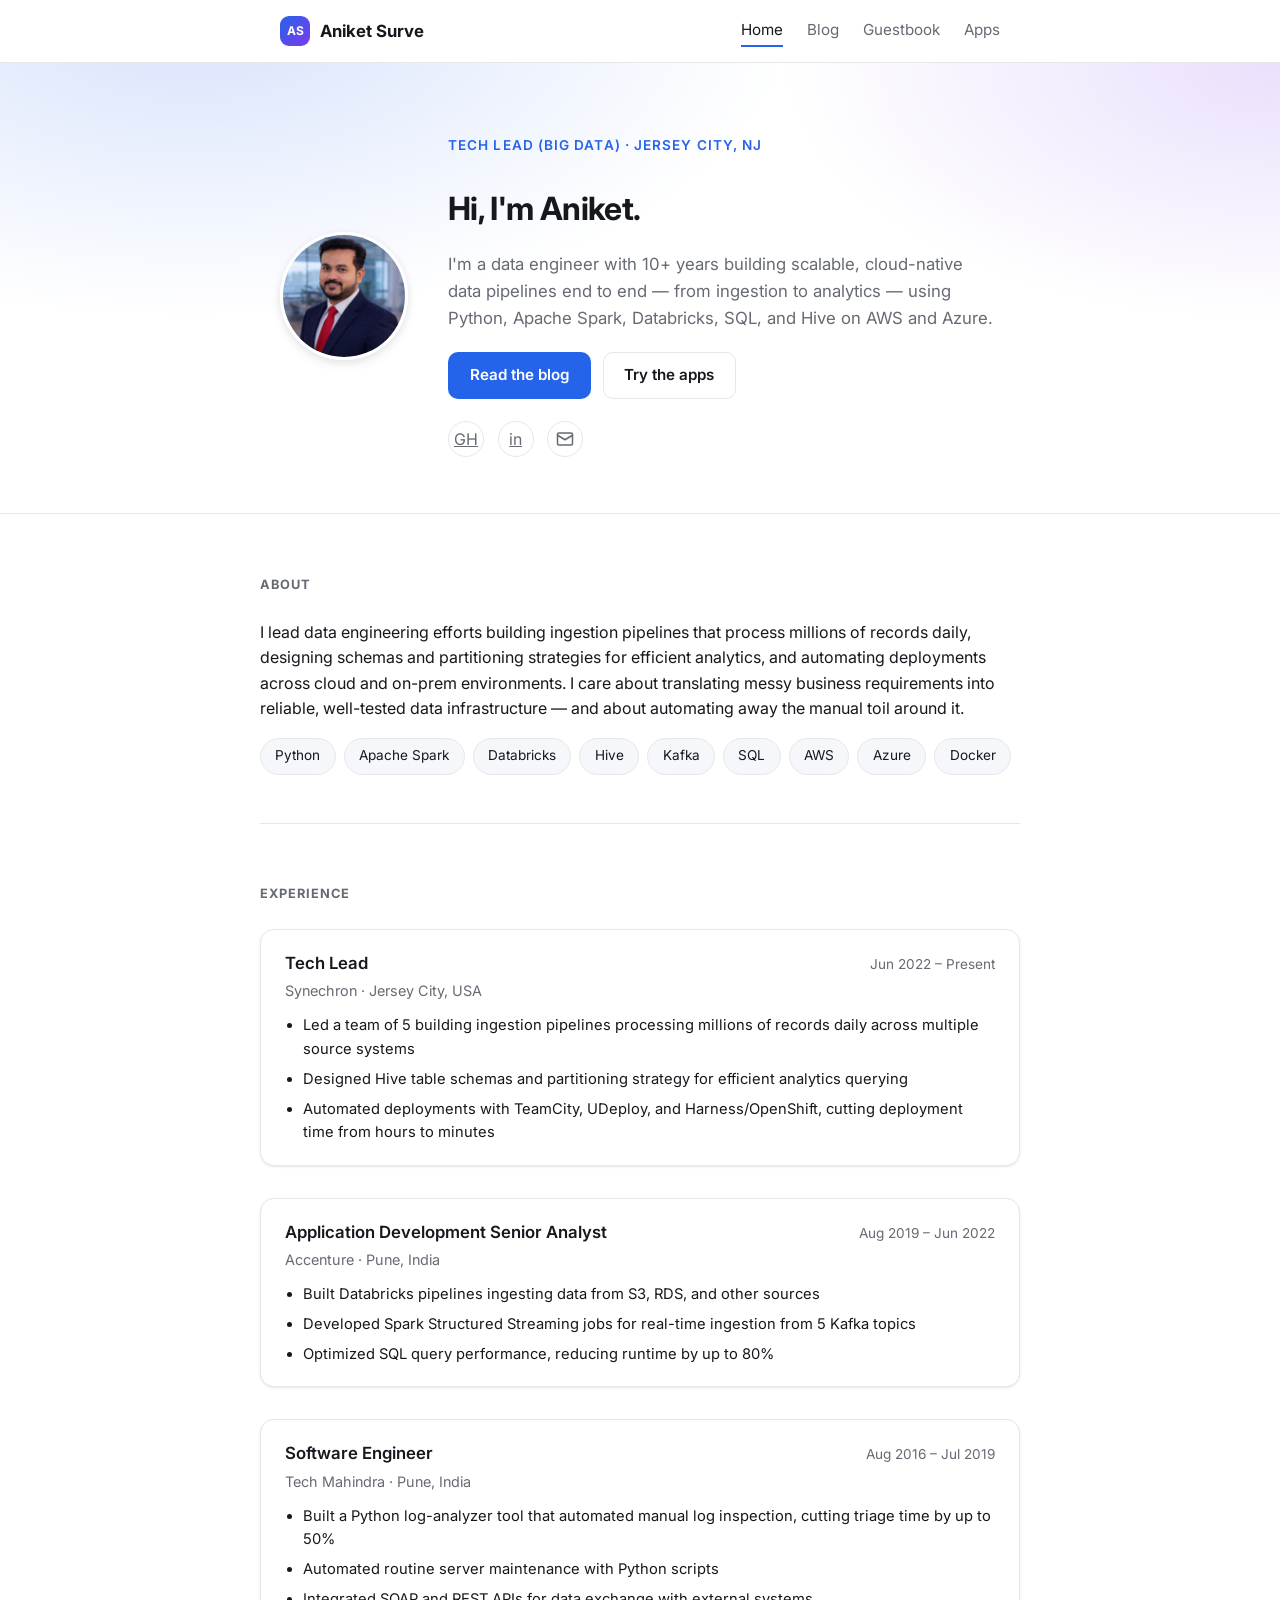
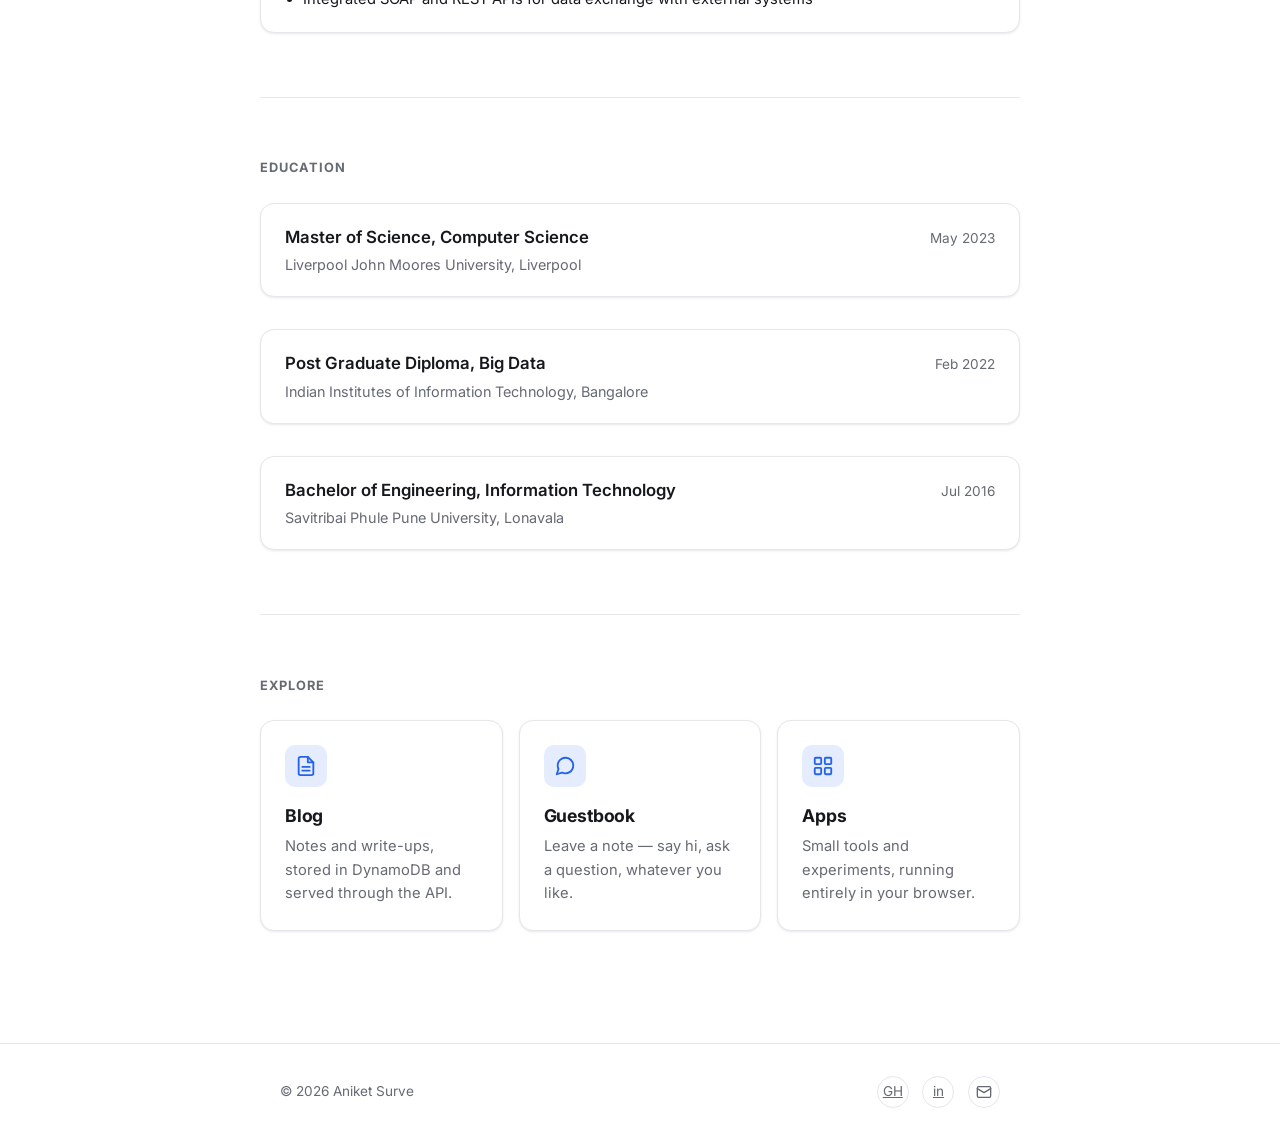
==== frontend/index.html @ 9d3c020a "Initial commit: personal website with Lambda/DynamoDB backend Static HTML/CSS/JS frontend hosted on " ====
<!doctype html>
<html lang="en">
<head>
  <meta charset="utf-8" />
  <meta name="viewport" content="width=device-width, initial-scale=1" />
  <title>Aniket Surve - Tech Lead, Big Data</title>
  <meta name="description" content="Aniket Surve, Tech Lead (Big Data) — cloud data engineering, blog, guestbook, and small apps." />
  <link rel="icon" href="data:image/svg+xml,%3Csvg xmlns='http://www.w3.org/2000/svg' viewBox='0 0 64 64'%3E%3Crect width='64' height='64' rx='14' fill='%232563eb'/%3E%3Ctext x='32' y='43' font-family='Arial' font-size='28' font-weight='700' fill='white' text-anchor='middle'%3EAS%3C/text%3E%3C/svg%3E" />
  <link rel="preconnect" href="https://fonts.googleapis.com" />
  <link rel="preconnect" href="https://fonts.gstatic.com" crossorigin />
  <link href="https://fonts.googleapis.com/css2?family=Inter:wght@400;500;600;700&display=swap" rel="stylesheet" />
  <link rel="stylesheet" href="css/style.css" />
</head>
<body>
  <header class="site-header">
    <div class="container">
      <a class="site-title" href="index.html">
        <span class="avatar brand-mark">AS</span>
        Aniket Surve
      </a>
      <nav class="site-nav">
        <a href="index.html" class="active">Home</a>
        <a href="blog/index.html">Blog</a>
        <a href="guestbook/index.html">Guestbook</a>
        <a href="apps/index.html">Apps</a>
      </nav>
    </div>
  </header>

  <main>
    <section class="hero">
      <div class="container">
        <img class="hero-avatar" src="images/profile.jpg" alt="Aniket Surve" />
        <div class="hero-content">
          <p class="hero-eyebrow">Tech Lead (Big Data) &middot; Jersey City, NJ</p>
          <h1>Hi, I'm Aniket.</h1>
          <p class="lede">
            I'm a data engineer with 10+ years building scalable, cloud-native
            data pipelines end to end — from ingestion to analytics — using
            Python, Apache Spark, Databricks, SQL, and Hive on AWS and Azure.
          </p>
          <div class="hero-actions">
            <a class="btn btn-primary" href="blog/index.html">Read the blog</a>
            <a class="btn btn-secondary" href="apps/index.html">Try the apps</a>
          </div>
          <div class="social-links">
            <!-- edit: add your GitHub and LinkedIn URLs -->
            <a href="https://github.com/anSurve" target="_blank" rel="noopener" aria-label="GitHub" title="GitHub">GH</a>
            <a href="https://www.linkedin.com/in/aniket-surve/" target="_blank" rel="noopener" aria-label="LinkedIn" title="LinkedIn">in</a>
            <a href="mailto:aniket.surve.jobs@gmail.com" aria-label="Email" title="Email">
              <svg viewBox="0 0 24 24" fill="none" stroke="currentColor" stroke-width="2" stroke-linecap="round" stroke-linejoin="round">
                <rect x="2" y="4" width="20" height="16" rx="2"></rect>
                <polyline points="2 7 12 13 22 7"></polyline>
              </svg>
            </a>
          </div>
        </div>
      </div>
    </section>

    <section class="section container">
      <p class="section-title">About</p>
      <p>
        I lead data engineering efforts building ingestion pipelines that
        process millions of records daily, designing schemas and
        partitioning strategies for efficient analytics, and automating
        deployments across cloud and on-prem environments. I care about
        translating messy business requirements into reliable, well-tested
        data infrastructure &mdash; and about automating away the manual
        toil around it.
      </p>
      <div class="chip-list">
        <span class="chip">Python</span>
        <span class="chip">Apache Spark</span>
        <span class="chip">Databricks</span>
        <span class="chip">Hive</span>
        <span class="chip">Kafka</span>
        <span class="chip">SQL</span>
        <span class="chip">AWS</span>
        <span class="chip">Azure</span>
        <span class="chip">Docker</span>
      </div>
    </section>

    <section class="section container">
      <p class="section-title">Experience</p>
      <div class="timeline">
        <article class="card timeline-item">
          <div class="role-header">
            <span class="role-title">Tech Lead</span>
            <span class="role-dates">Jun 2022 &ndash; Present</span>
          </div>
          <div class="role-company">Synechron &middot; Jersey City, USA</div>
          <ul>
            <li>Led a team of 5 building ingestion pipelines processing millions of records daily across multiple source systems</li>
            <li>Designed Hive table schemas and partitioning strategy for efficient analytics querying</li>
            <li>Automated deployments with TeamCity, UDeploy, and Harness/OpenShift, cutting deployment time from hours to minutes</li>
          </ul>
        </article>
        <article class="card timeline-item">
          <div class="role-header">
            <span class="role-title">Application Development Senior Analyst</span>
            <span class="role-dates">Aug 2019 &ndash; Jun 2022</span>
          </div>
          <div class="role-company">Accenture &middot; Pune, India</div>
          <ul>
            <li>Built Databricks pipelines ingesting data from S3, RDS, and other sources</li>
            <li>Developed Spark Structured Streaming jobs for real-time ingestion from 5 Kafka topics</li>
            <li>Optimized SQL query performance, reducing runtime by up to 80%</li>
          </ul>
        </article>
        <article class="card timeline-item">
          <div class="role-header">
            <span class="role-title">Software Engineer</span>
            <span class="role-dates">Aug 2016 &ndash; Jul 2019</span>
          </div>
          <div class="role-company">Tech Mahindra &middot; Pune, India</div>
          <ul>
            <li>Built a Python log-analyzer tool that automated manual log inspection, cutting triage time by up to 50%</li>
            <li>Automated routine server maintenance with Python scripts</li>
            <li>Integrated SOAP and REST APIs for data exchange with external systems</li>
          </ul>
        </article>
      </div>
    </section>

    <section class="section container">
      <p class="section-title">Education</p>
      <div class="timeline">
        <article class="card timeline-item">
          <div class="role-header">
            <span class="role-title">Master of Science, Computer Science</span>
            <span class="role-dates">May 2023</span>
          </div>
          <div class="role-company">Liverpool John Moores University, Liverpool</div>
        </article>
        <article class="card timeline-item">
          <div class="role-header">
            <span class="role-title">Post Graduate Diploma, Big Data</span>
            <span class="role-dates">Feb 2022</span>
          </div>
          <div class="role-company">Indian Institutes of Information Technology, Bangalore</div>
        </article>
        <article class="card timeline-item">
          <div class="role-header">
            <span class="role-title">Bachelor of Engineering, Information Technology</span>
            <span class="role-dates">Jul 2016</span>
          </div>
          <div class="role-company">Savitribai Phule Pune University, Lonavala</div>
        </article>
      </div>
    </section>

    <section class="section container">
      <p class="section-title">Explore</p>
      <div class="feature-grid">
        <a class="feature-card" href="blog/index.html">
          <span class="feature-icon">
            <svg viewBox="0 0 24 24" fill="none" stroke="currentColor" stroke-width="2" stroke-linecap="round" stroke-linejoin="round">
              <path d="M14 2H6a2 2 0 0 0-2 2v16a2 2 0 0 0 2 2h12a2 2 0 0 0 2-2V8z"></path>
              <polyline points="14 2 14 8 20 8"></polyline>
              <line x1="8" y1="13" x2="16" y2="13"></line>
              <line x1="8" y1="17" x2="16" y2="17"></line>
            </svg>
          </span>
          <h2>Blog</h2>
          <p>Notes and write-ups, stored in DynamoDB and served through the API.</p>
        </a>
        <a class="feature-card" href="guestbook/index.html">
          <span class="feature-icon">
            <svg viewBox="0 0 24 24" fill="none" stroke="currentColor" stroke-width="2" stroke-linecap="round" stroke-linejoin="round">
              <path d="M21 11.5a8.38 8.38 0 0 1-.9 3.8 8.5 8.5 0 0 1-7.6 4.7 8.38 8.38 0 0 1-3.8-.9L3 21l1.9-5.7a8.38 8.38 0 0 1-.9-3.8 8.5 8.5 0 0 1 4.7-7.6 8.38 8.38 0 0 1 3.8-.9h.5a8.48 8.48 0 0 1 8 8v.5z"></path>
            </svg>
          </span>
          <h2>Guestbook</h2>
          <p>Leave a note — say hi, ask a question, whatever you like.</p>
        </a>
        <a class="feature-card" href="apps/index.html">
          <span class="feature-icon">
            <svg viewBox="0 0 24 24" fill="none" stroke="currentColor" stroke-width="2" stroke-linecap="round" stroke-linejoin="round">
              <rect x="3" y="3" width="7" height="7" rx="1"></rect>
              <rect x="14" y="3" width="7" height="7" rx="1"></rect>
              <rect x="3" y="14" width="7" height="7" rx="1"></rect>
              <rect x="14" y="14" width="7" height="7" rx="1"></rect>
            </svg>
          </span>
          <h2>Apps</h2>
          <p>Small tools and experiments, running entirely in your browser.</p>
        </a>
      </div>
    </section>
  </main>

  <footer class="site-footer">
    <div class="container">
      <span>&copy; <span id="year"></span> Aniket Surve</span>
      <div class="social-links">
        <a href="https://github.com/anSurve" target="_blank" rel="noopener" aria-label="GitHub" title="GitHub">GH</a>
        <a href="https://www.linkedin.com/in/aniket-surve/" target="_blank" rel="noopener" aria-label="LinkedIn" title="LinkedIn">in</a>
        <a href="mailto:aniket.surve.jobs@gmail.com" aria-label="Email" title="Email">
          <svg viewBox="0 0 24 24" fill="none" stroke="currentColor" stroke-width="2" stroke-linecap="round" stroke-linejoin="round">
            <rect x="2" y="4" width="20" height="16" rx="2"></rect>
            <polyline points="2 7 12 13 22 7"></polyline>
          </svg>
        </a>
      </div>
    </div>
  </footer>
  <script>
    document.getElementById("year").textContent = new Date().getFullYear();
  </script>
</body>
</html>
---- frontend/css/style.css ----
:root {
  --bg: #ffffff;
  --bg-soft: #f6f7fb;
  --text: #16181d;
  --muted: #666a73;
  --accent: #2563eb;
  --accent-2: #7c3aed;
  --border: #e5e7eb;
  --card-bg: #ffffff;
  --shadow: 0 1px 2px rgba(16, 24, 40, 0.04), 0 1px 3px rgba(16, 24, 40, 0.06);
  --shadow-hover: 0 4px 12px rgba(16, 24, 40, 0.08), 0 2px 6px rgba(16, 24, 40, 0.06);
  --radius: 14px;
}

@media (prefers-color-scheme: dark) {
  :root {
    --bg: #0f1115;
    --bg-soft: #15181f;
    --text: #eaebef;
    --muted: #9297a3;
    --accent: #6ea8fe;
    --accent-2: #b794f6;
    --border: #262a33;
    --card-bg: #171a21;
    --shadow: 0 1px 2px rgba(0, 0, 0, 0.3);
    --shadow-hover: 0 6px 16px rgba(0, 0, 0, 0.4);
  }
}

* {
  box-sizing: border-box;
}

body {
  margin: 0;
  background: var(--bg);
  color: var(--text);
  font-family: "Inter", -apple-system, BlinkMacSystemFont, "Segoe UI", Roboto, Helvetica, Arial, sans-serif;
  line-height: 1.6;
  -webkit-font-smoothing: antialiased;
}

.container {
  max-width: 760px;
  margin: 0 auto;
  padding: 0 1.25rem;
}

img {
  max-width: 100%;
  display: block;
}

/* Header */

header.site-header {
  position: sticky;
  top: 0;
  z-index: 10;
  background: color-mix(in srgb, var(--bg) 85%, transparent);
  backdrop-filter: blur(8px);
  border-bottom: 1px solid var(--border);
  padding: 1rem 0;
}

header.site-header .container {
  display: flex;
  align-items: center;
  justify-content: space-between;
  flex-wrap: wrap;
  gap: 0.75rem;
}

.site-title {
  display: inline-flex;
  align-items: center;
  gap: 0.6rem;
  font-weight: 700;
  font-size: 1.05rem;
  text-decoration: none;
  color: var(--text);
}

.site-title .brand-mark {
  width: 30px;
  height: 30px;
  border-radius: 9px;
  font-size: 0.75rem;
}

nav.site-nav {
  display: flex;
  align-items: center;
  gap: 1.5rem;
}

nav.site-nav a {
  position: relative;
  color: var(--muted);
  text-decoration: none;
  font-size: 0.95rem;
  padding-bottom: 2px;
}

nav.site-nav a::after {
  content: "";
  position: absolute;
  left: 0;
  right: 0;
  bottom: -3px;
  height: 2px;
  background: var(--accent);
  transform: scaleX(0);
  transition: transform 0.15s ease;
}

nav.site-nav a:hover {
  color: var(--text);
}

nav.site-nav a:hover::after,
nav.site-nav a.active::after {
  transform: scaleX(1);
}

nav.site-nav a.active {
  color: var(--text);
}

main {
  padding-bottom: 4rem;
}

h1 {
  font-size: 2rem;
  letter-spacing: -0.02em;
  margin-bottom: 0.5rem;
}

h2 {
  font-size: 1.3rem;
  letter-spacing: -0.01em;
}

p.lede {
  color: var(--muted);
  font-size: 1.05rem;
}

a {
  color: var(--accent);
}

/* Avatar (generated, no photo needed) */

.avatar {
  display: inline-flex;
  align-items: center;
  justify-content: center;
  border-radius: 50%;
  background: linear-gradient(135deg, var(--accent) 0%, var(--accent-2) 100%);
  color: #fff;
  font-weight: 700;
  line-height: 1;
  flex-shrink: 0;
}

/* Hero */

.hero {
  position: relative;
  padding: 4.5rem 0 3.5rem;
  overflow: hidden;
  background:
    radial-gradient(600px 300px at 15% -10%, color-mix(in srgb, var(--accent) 18%, transparent), transparent),
    radial-gradient(500px 260px at 100% 0%, color-mix(in srgb, var(--accent-2) 16%, transparent), transparent);
  border-bottom: 1px solid var(--border);
}

.hero .container {
  display: flex;
  align-items: center;
  gap: 2.5rem;
}

.hero .avatar {
  width: 128px;
  height: 128px;
  font-size: 2.4rem;
  box-shadow: var(--shadow-hover);
}

.hero-avatar {
  width: 128px;
  height: 128px;
  border-radius: 50%;
  object-fit: cover;
  flex-shrink: 0;
  box-shadow: var(--shadow-hover);
  border: 3px solid var(--bg);
}

.hero-content h1 {
  margin-bottom: 0.35rem;
}

.hero-eyebrow {
  color: var(--accent);
  font-weight: 600;
  font-size: 0.85rem;
  text-transform: uppercase;
  letter-spacing: 0.08em;
  margin: 0 0 0.5rem;
}

.hero-actions {
  display: flex;
  flex-wrap: wrap;
  gap: 0.75rem;
  margin-top: 1.25rem;
}

.social-links {
  display: flex;
  gap: 0.85rem;
  margin-top: 1.4rem;
}

.social-links a {
  display: inline-flex;
  align-items: center;
  justify-content: center;
  width: 36px;
  height: 36px;
  border-radius: 50%;
  border: 1px solid var(--border);
  color: var(--muted);
  transition: color 0.15s ease, border-color 0.15s ease, transform 0.15s ease;
}

.social-links a:hover {
  color: var(--accent);
  border-color: var(--accent);
  transform: translateY(-2px);
}

.social-links svg {
  width: 18px;
  height: 18px;
}

/* Buttons */

.btn {
  display: inline-flex;
  align-items: center;
  gap: 0.45rem;
  border: 1px solid transparent;
  padding: 0.65rem 1.3rem;
  border-radius: 10px;
  font-size: 0.95rem;
  font-weight: 600;
  text-decoration: none;
  cursor: pointer;
  transition: opacity 0.15s ease, transform 0.15s ease;
}

.btn:hover {
  transform: translateY(-1px);
}

.btn-primary {
  background: var(--accent);
  color: #fff;
}

.btn-primary:hover {
  opacity: 0.92;
}

.btn-secondary {
  background: transparent;
  border-color: var(--border);
  color: var(--text);
}

.btn-secondary:hover {
  border-color: var(--accent);
  color: var(--accent);
}

/* Sections */

section.section {
  padding: 3rem 0;
}

section.section + section.section {
  border-top: 1px solid var(--border);
}

.section-title {
  font-size: 0.8rem;
  font-weight: 700;
  text-transform: uppercase;
  letter-spacing: 0.08em;
  color: var(--muted);
  margin-bottom: 1.5rem;
}

/* Feature grid (home page: blog / guestbook / apps) */

.feature-grid {
  display: grid;
  grid-template-columns: repeat(auto-fit, minmax(200px, 1fr));
  gap: 1rem;
}

.feature-card {
  display: block;
  text-decoration: none;
  color: inherit;
  border: 1px solid var(--border);
  background: var(--card-bg);
  border-radius: var(--radius);
  padding: 1.5rem;
  box-shadow: var(--shadow);
  transition: box-shadow 0.15s ease, transform 0.15s ease, border-color 0.15s ease;
}

.feature-card:hover {
  box-shadow: var(--shadow-hover);
  transform: translateY(-2px);
  border-color: color-mix(in srgb, var(--accent) 40%, var(--border));
}

.feature-icon {
  width: 42px;
  height: 42px;
  border-radius: 10px;
  display: inline-flex;
  align-items: center;
  justify-content: center;
  background: color-mix(in srgb, var(--accent) 12%, transparent);
  color: var(--accent);
  margin-bottom: 0.9rem;
}

.feature-icon svg {
  width: 22px;
  height: 22px;
}

.feature-card h2 {
  margin: 0 0 0.35rem;
  font-size: 1.1rem;
}

.feature-card p {
  margin: 0;
  color: var(--muted);
  font-size: 0.92rem;
}

/* Skills / tech chips */

.chip-list {
  display: flex;
  flex-wrap: wrap;
  gap: 0.5rem;
}

.chip {
  border: 1px solid var(--border);
  background: var(--bg-soft);
  color: var(--text);
  border-radius: 999px;
  padding: 0.4rem 0.9rem;
  font-size: 0.85rem;
}

/* Cards (blog / guestbook entries) */

.card {
  border: 1px solid var(--border);
  background: var(--card-bg);
  border-radius: var(--radius);
  padding: 1.25rem 1.5rem;
  margin-bottom: 1rem;
  box-shadow: var(--shadow);
  transition: box-shadow 0.15s ease, transform 0.15s ease;
}

.card h2 {
  margin-top: 0;
  margin-bottom: 0.25rem;
}

.card .meta {
  color: var(--muted);
  font-size: 0.85rem;
  margin-bottom: 0.5rem;
}

.card:hover {
  box-shadow: var(--shadow-hover);
  transform: translateY(-2px);
}

.card a.card-link {
  text-decoration: none;
  color: inherit;
}

.card a.card-link:hover h2 {
  color: var(--accent);
}

.timeline-item:hover {
  box-shadow: var(--shadow);
  transform: none;
}

.timeline {
  display: flex;
  flex-direction: column;
  gap: 1rem;
}

.timeline-item .role-header {
  display: flex;
  justify-content: space-between;
  align-items: baseline;
  flex-wrap: wrap;
  gap: 0.5rem;
}

.timeline-item .role-title {
  font-weight: 600;
  font-size: 1.05rem;
}

.timeline-item .role-dates {
  color: var(--muted);
  font-size: 0.85rem;
  white-space: nowrap;
}

.timeline-item .role-company {
  color: var(--muted);
  font-size: 0.9rem;
  margin-top: 0.15rem;
}

.timeline-item ul {
  margin: 0.75rem 0 0;
  padding-left: 1.1rem;
  font-size: 0.92rem;
}

.timeline-item li + li {
  margin-top: 0.4rem;
}

.empty-state,
.error-state {
  color: var(--muted);
  font-style: italic;
}

/* Forms */

form.stack {
  display: flex;
  flex-direction: column;
  gap: 0.75rem;
  max-width: 480px;
}

label {
  font-size: 0.9rem;
  color: var(--muted);
}

input[type="text"],
textarea {
  width: 100%;
  padding: 0.65rem 0.85rem;
  border: 1px solid var(--border);
  border-radius: 10px;
  background: var(--bg);
  color: var(--text);
  font-family: inherit;
  font-size: 1rem;
  transition: border-color 0.15s ease;
}

input[type="text"]:focus,
textarea:focus {
  outline: none;
  border-color: var(--accent);
}

textarea {
  resize: vertical;
  min-height: 90px;
}

button {
  align-self: flex-start;
  background: var(--accent);
  color: #fff;
  border: none;
  padding: 0.65rem 1.4rem;
  border-radius: 10px;
  font-size: 1rem;
  font-weight: 600;
  cursor: pointer;
  transition: opacity 0.15s ease;
}

button:hover {
  opacity: 0.9;
}

button:disabled {
  opacity: 0.6;
  cursor: not-allowed;
}

.honeypot-field {
  position: absolute;
  left: -9999px;
  opacity: 0;
  pointer-events: none;
}

.app-list {
  display: grid;
  gap: 1rem;
}

.app-list .card p {
  margin: 0;
  color: var(--muted);
}

.status-message {
  font-size: 0.9rem;
  margin-top: -0.25rem;
}

.status-message.success {
  color: #16a34a;
}

.status-message.error {
  color: #dc2626;
}

/* Footer */

footer.site-footer {
  border-top: 1px solid var(--border);
  padding: 2rem 0;
  color: var(--muted);
  font-size: 0.85rem;
}

footer.site-footer .container {
  display: flex;
  align-items: center;
  justify-content: space-between;
  flex-wrap: wrap;
  gap: 1rem;
}

footer.site-footer .social-links {
  margin-top: 0;
}

footer.site-footer .social-links a {
  width: 32px;
  height: 32px;
}

footer.site-footer .social-links svg {
  width: 16px;
  height: 16px;
}

@media (max-width: 640px) {
  .hero .container {
    flex-direction: column;
    text-align: center;
  }

  .hero-actions,
  .social-links {
    justify-content: center;
  }

  footer.site-footer .container {
    flex-direction: column;
    text-align: center;
  }
}
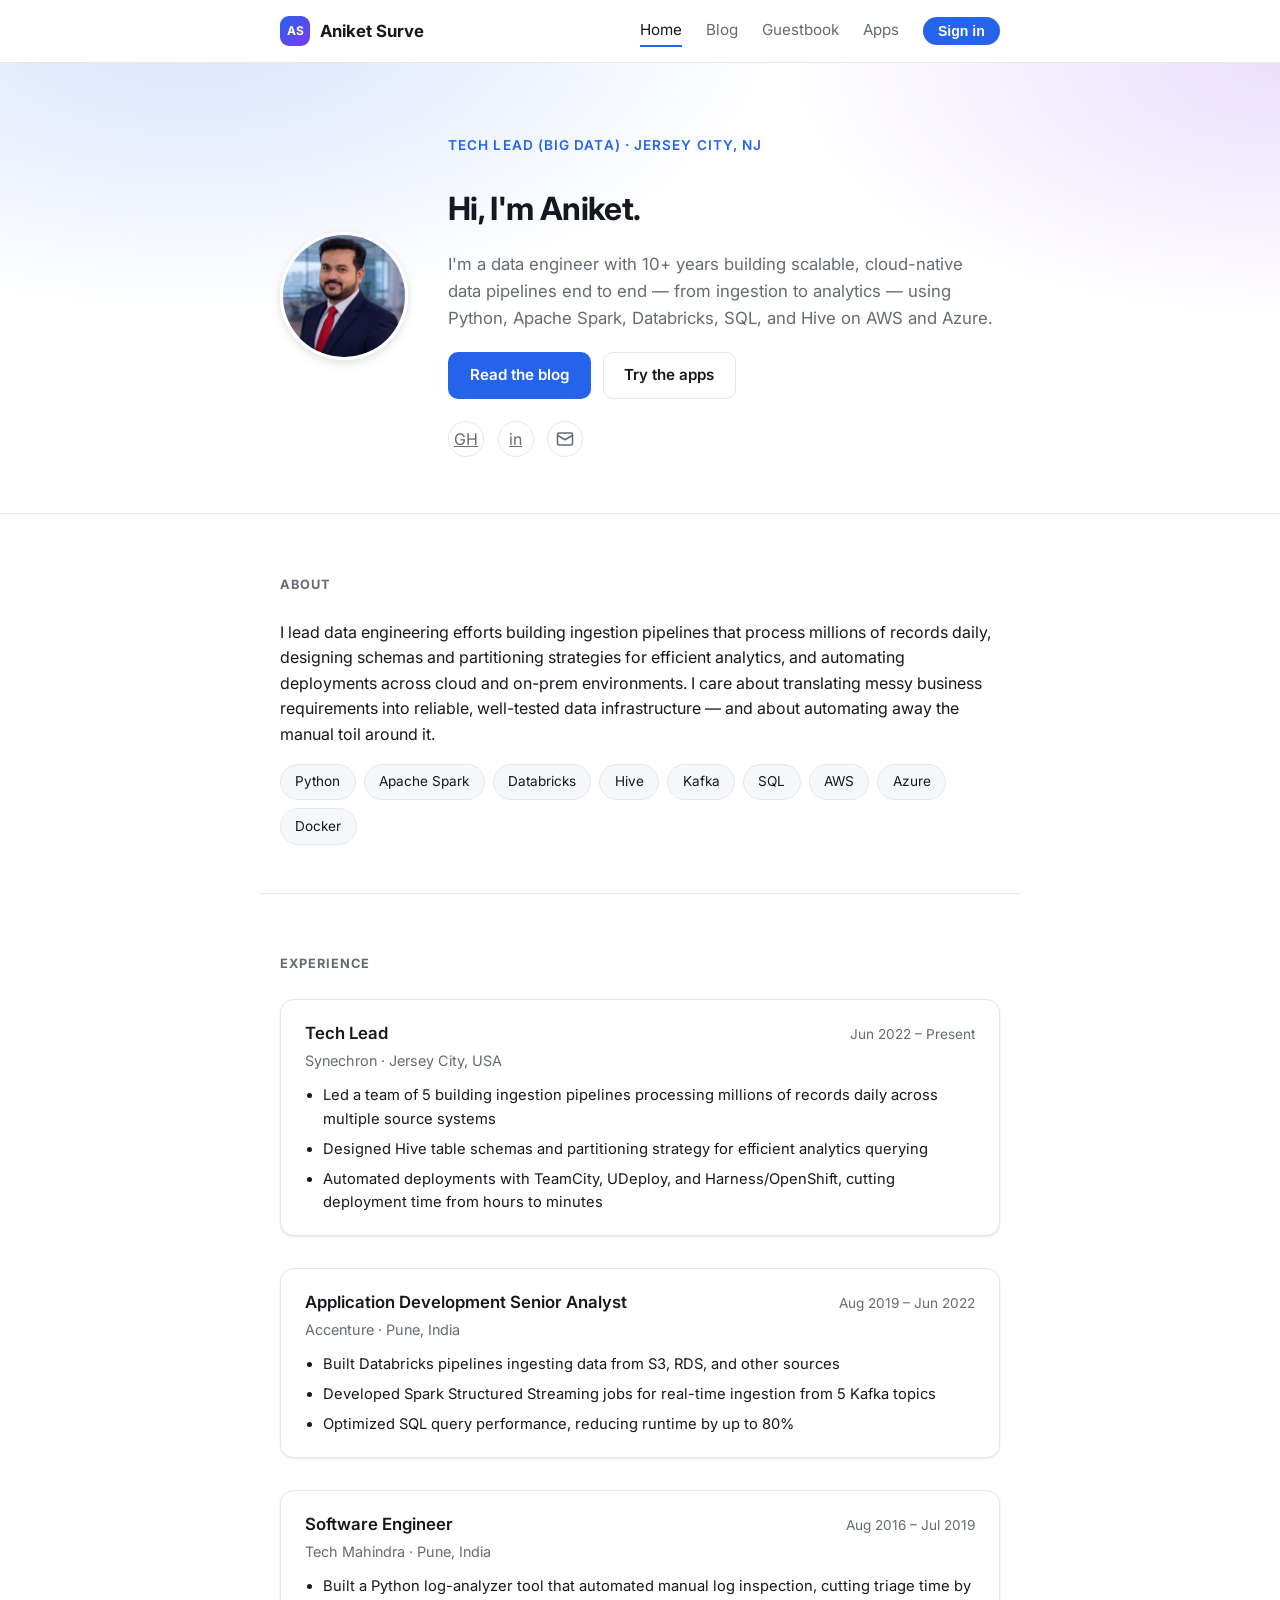
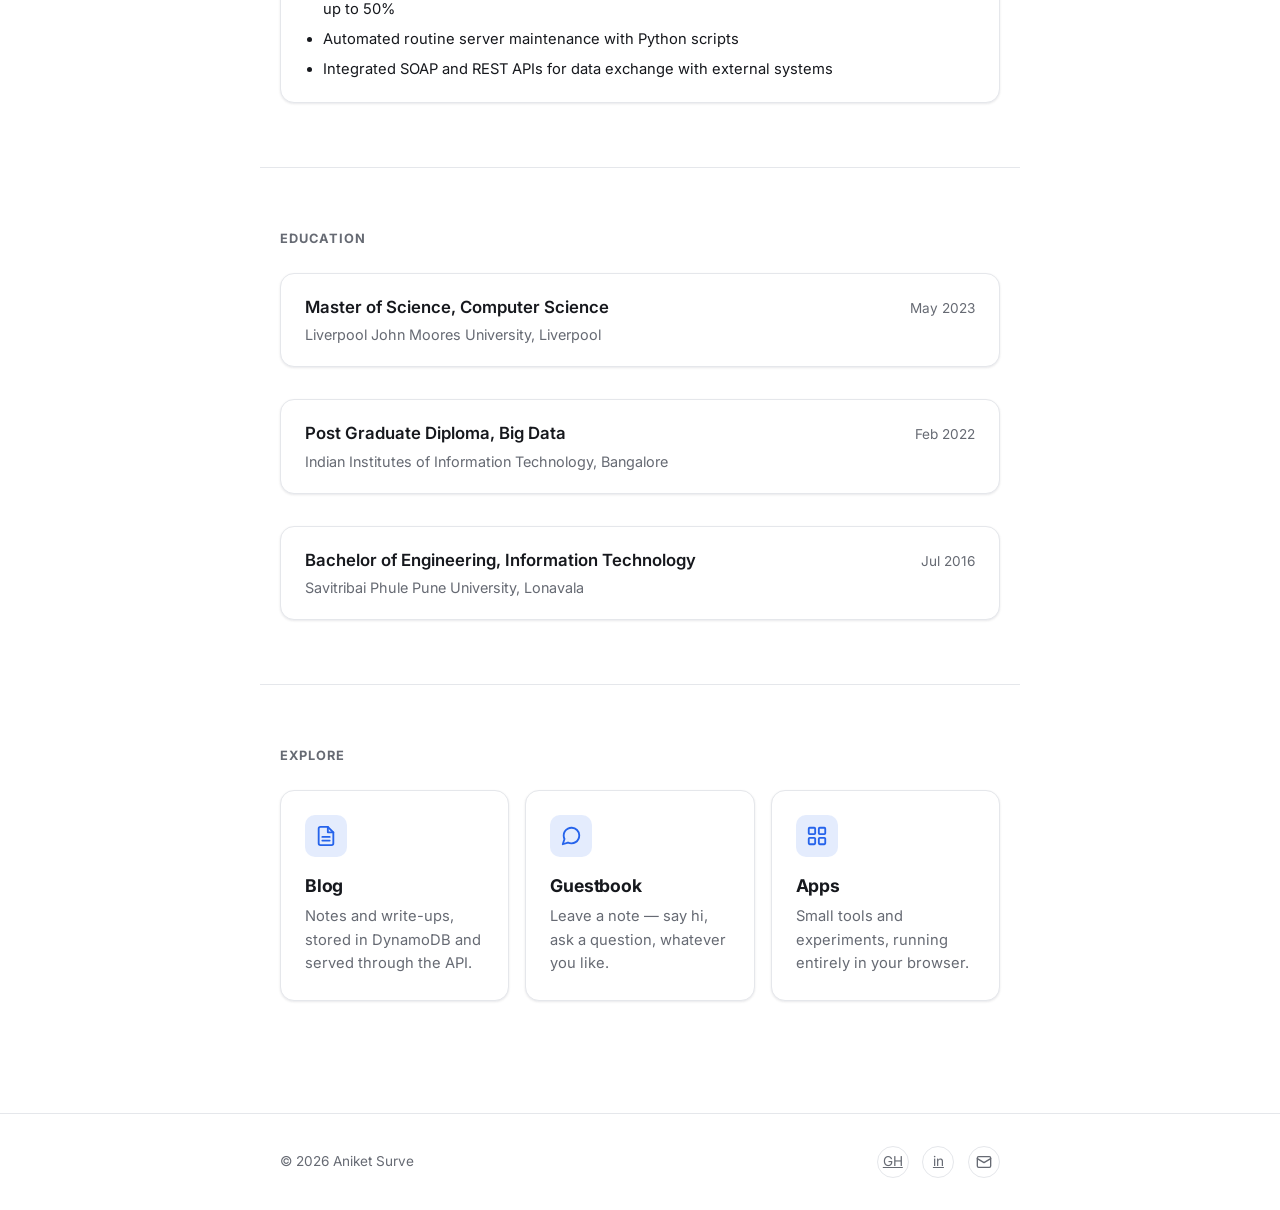
==== commit 885bc660: "Add sign-in (Cognito, email/password + Google) and HTTPS via CloudFront Backend (template.yaml): - C" ====
--- a/frontend/index.html
+++ b/frontend/index.html
@@ -209,5 +209,7 @@
   <script>
     document.getElementById("year").textContent = new Date().getFullYear();
   </script>
+  <script src="js/config.js"></script>
+  <script src="js/auth.js"></script>
 </body>
 </html>
--- a/frontend/css/style.css
+++ b/frontend/css/style.css
@@ -31,6 +31,14 @@
   box-sizing: border-box;
 }
 
+html,
+body {
+  /* Safety net: Safari's flexbox implementation can let a text-heavy flex
+     child refuse to shrink below its unwrapped width (see .role-header),
+     which forces page-wide horizontal scroll. This guarantees it can't. */
+  overflow-x: hidden;
+}
+
 body {
   margin: 0;
   background: var(--bg);
@@ -183,6 +191,10 @@
   gap: 2.5rem;
 }
 
+.hero-content {
+  min-width: 0;
+}
+
 .hero .avatar {
   width: 128px;
   height: 128px;
@@ -292,7 +304,11 @@
 /* Sections */
 
 section.section {
-  padding: 3rem 0;
+  /* longhand, not shorthand: this is combined with .container on the same
+     element, and a shorthand here would win on specificity and wipe out
+     .container's left/right padding, pushing content edge-to-edge */
+  padding-top: 3rem;
+  padding-bottom: 3rem;
 }
 
 section.section + section.section {
@@ -438,6 +454,8 @@
 .timeline-item .role-title {
   font-weight: 600;
   font-size: 1.05rem;
+  min-width: 0;
+  overflow-wrap: break-word;
 }
 
 .timeline-item .role-dates {
@@ -483,6 +501,8 @@
 }
 
 input[type="text"],
+input[type="password"],
+input[type="file"],
 textarea {
   width: 100%;
   padding: 0.65rem 0.85rem;
@@ -496,6 +516,7 @@
 }
 
 input[type="text"]:focus,
+input[type="password"]:focus,
 textarea:focus {
   outline: none;
   border-color: var(--accent);
@@ -589,6 +610,249 @@
   height: 16px;
 }
 
+/* Music player */
+
+.page-title-row {
+  display: flex;
+  align-items: center;
+  justify-content: space-between;
+  flex-wrap: wrap;
+  gap: 0.75rem;
+}
+
+.page-title-row h1 {
+  margin-bottom: 0;
+}
+
+.add-song-form {
+  border: 1px solid var(--border);
+  background: var(--card-bg);
+  border-radius: var(--radius);
+  padding: 1.25rem 1.5rem;
+  margin: 1.5rem 0;
+  max-width: 480px;
+}
+
+.cover-preview {
+  display: flex;
+  align-items: center;
+  gap: 0.75rem;
+  padding: 0.6rem 0.75rem;
+  background: var(--bg-soft);
+  border: 1px solid var(--border);
+  border-radius: 10px;
+  font-size: 0.85rem;
+  color: var(--muted);
+}
+
+.cover-preview img {
+  width: 44px;
+  height: 44px;
+  border-radius: 8px;
+  object-fit: cover;
+  flex-shrink: 0;
+}
+
+.add-song-actions {
+  display: flex;
+  gap: 0.75rem;
+}
+
+.track-list {
+  display: flex;
+  flex-direction: column;
+  gap: 0.25rem;
+  margin-bottom: 7rem;
+}
+
+.track-row {
+  display: flex;
+  align-items: center;
+  gap: 1rem;
+  padding: 0.65rem 0.75rem;
+  border-radius: 10px;
+  cursor: pointer;
+}
+
+.track-row:hover {
+  background: var(--bg-soft);
+}
+
+.track-row.active {
+  background: color-mix(in srgb, var(--accent) 10%, transparent);
+}
+
+.track-row.active .track-title {
+  color: var(--accent);
+}
+
+.track-cover,
+.np-cover {
+  width: 44px;
+  height: 44px;
+  border-radius: 8px;
+  flex-shrink: 0;
+  background: linear-gradient(135deg, var(--accent) 0%, var(--accent-2) 100%);
+  color: #fff;
+  display: flex;
+  align-items: center;
+  justify-content: center;
+  overflow: hidden;
+}
+
+.track-cover svg,
+.np-cover svg {
+  width: 20px;
+  height: 20px;
+}
+
+.track-cover img,
+.np-cover img {
+  width: 100%;
+  height: 100%;
+  object-fit: cover;
+}
+
+.track-info {
+  flex: 1;
+  min-width: 0;
+}
+
+.track-title,
+.np-title {
+  font-weight: 600;
+  white-space: nowrap;
+  overflow: hidden;
+  text-overflow: ellipsis;
+}
+
+.track-artist,
+.np-artist {
+  color: var(--muted);
+  font-size: 0.85rem;
+  white-space: nowrap;
+  overflow: hidden;
+  text-overflow: ellipsis;
+}
+
+.track-duration {
+  color: var(--muted);
+  font-size: 0.85rem;
+  flex-shrink: 0;
+}
+
+.now-playing-bar {
+  position: fixed;
+  left: 0;
+  right: 0;
+  bottom: 0;
+  z-index: 20;
+  display: flex;
+  align-items: center;
+  gap: 1.25rem;
+  padding: 0.75rem 1.25rem;
+  background: var(--card-bg);
+  border-top: 1px solid var(--border);
+  box-shadow: var(--shadow-hover);
+}
+
+.now-playing-bar .np-info {
+  min-width: 0;
+  width: 160px;
+  flex-shrink: 0;
+}
+
+.np-main {
+  flex: 1;
+  min-width: 0;
+  display: flex;
+  flex-direction: column;
+  gap: 0.4rem;
+}
+
+.np-controls {
+  display: flex;
+  align-items: center;
+  justify-content: center;
+  gap: 1rem;
+}
+
+.np-btn {
+  background: none;
+  border: none;
+  padding: 0.25rem;
+  color: var(--text);
+  cursor: pointer;
+  display: inline-flex;
+  align-items: center;
+  justify-content: center;
+}
+
+.np-btn svg {
+  width: 20px;
+  height: 20px;
+}
+
+.np-btn-play svg {
+  width: 28px;
+  height: 28px;
+}
+
+.np-btn:disabled {
+  color: var(--muted);
+  cursor: not-allowed;
+  opacity: 0.5;
+}
+
+.np-progress {
+  display: flex;
+  align-items: center;
+  gap: 0.6rem;
+}
+
+.np-time {
+  color: var(--muted);
+  font-size: 0.78rem;
+  width: 34px;
+  flex-shrink: 0;
+}
+
+.np-time:last-child {
+  text-align: right;
+}
+
+.np-seek {
+  flex: 1;
+  min-width: 0;
+}
+
+.np-volume {
+  display: flex;
+  align-items: center;
+  gap: 0.5rem;
+  width: 130px;
+  flex-shrink: 0;
+  color: var(--muted);
+}
+
+.np-volume svg {
+  width: 18px;
+  height: 18px;
+  flex-shrink: 0;
+}
+
+.np-volume input[type="range"] {
+  /* Range inputs render at a browser-default width (~129px in Chromium)
+     that doesn't actually shrink to fit a flex item's declared width,
+     which was pushing the whole bar past the viewport edge. */
+  width: 90px;
+  min-width: 0;
+}
+
+input[type="range"] {
+  accent-color: var(--accent);
+}
+
 @media (max-width: 640px) {
   .hero .container {
     flex-direction: column;
@@ -604,4 +868,108 @@
     flex-direction: column;
     text-align: center;
   }
-}
+
+  .now-playing-bar {
+    flex-wrap: wrap;
+    padding: 0.6rem 0.85rem;
+  }
+
+  .now-playing-bar .np-info {
+    width: auto;
+    order: 1;
+    flex: 1;
+  }
+
+  .np-cover {
+    order: 0;
+  }
+
+  .np-controls {
+    order: 2;
+  }
+
+  .np-main {
+    order: 3;
+    width: 100%;
+    flex-basis: 100%;
+  }
+
+  .np-volume {
+    display: none;
+  }
+}
+
+/* Sign-in control in the header nav (js/auth.js) */
+nav.site-nav {
+  flex-wrap: wrap;
+  row-gap: 0.5rem;
+}
+
+.auth-slot {
+  position: relative;
+  display: flex;
+  align-items: center;
+}
+
+.auth-slot .auth-btn {
+  align-self: center;
+  font-size: 0.88rem;
+  padding: 0.4rem 0.95rem;
+  border-radius: 999px;
+}
+
+.auth-slot .auth-user {
+  align-self: center;
+  width: 34px;
+  height: 34px;
+  padding: 0;
+  border-radius: 50%;
+  overflow: hidden;
+  display: grid;
+  place-items: center;
+  background: var(--accent);
+  color: #fff;
+  font-weight: 700;
+  font-size: 0.95rem;
+  border: 2px solid var(--border);
+}
+
+.auth-slot .auth-user img {
+  width: 100%;
+  height: 100%;
+  object-fit: cover;
+}
+
+.auth-slot .auth-menu {
+  position: absolute;
+  right: 0;
+  top: calc(100% + 8px);
+  z-index: 20;
+  min-width: 220px;
+  max-width: min(300px, calc(100vw - 2rem));
+  display: grid;
+  gap: 2px;
+  padding: 12px 14px;
+  background: var(--card-bg);
+  border: 1px solid var(--border);
+  border-radius: 12px;
+  box-shadow: var(--shadow-hover);
+}
+
+.auth-slot .auth-menu small {
+  color: var(--muted);
+  overflow-wrap: anywhere;
+  margin-bottom: 8px;
+}
+
+.auth-slot .auth-menu .auth-out {
+  font-size: 0.88rem;
+  padding: 0.4rem 0.9rem;
+  background: transparent;
+  color: var(--text);
+  border: 1px solid var(--border);
+}
+
+.auth-slot .auth-menu[hidden] {
+  display: none;
+}
